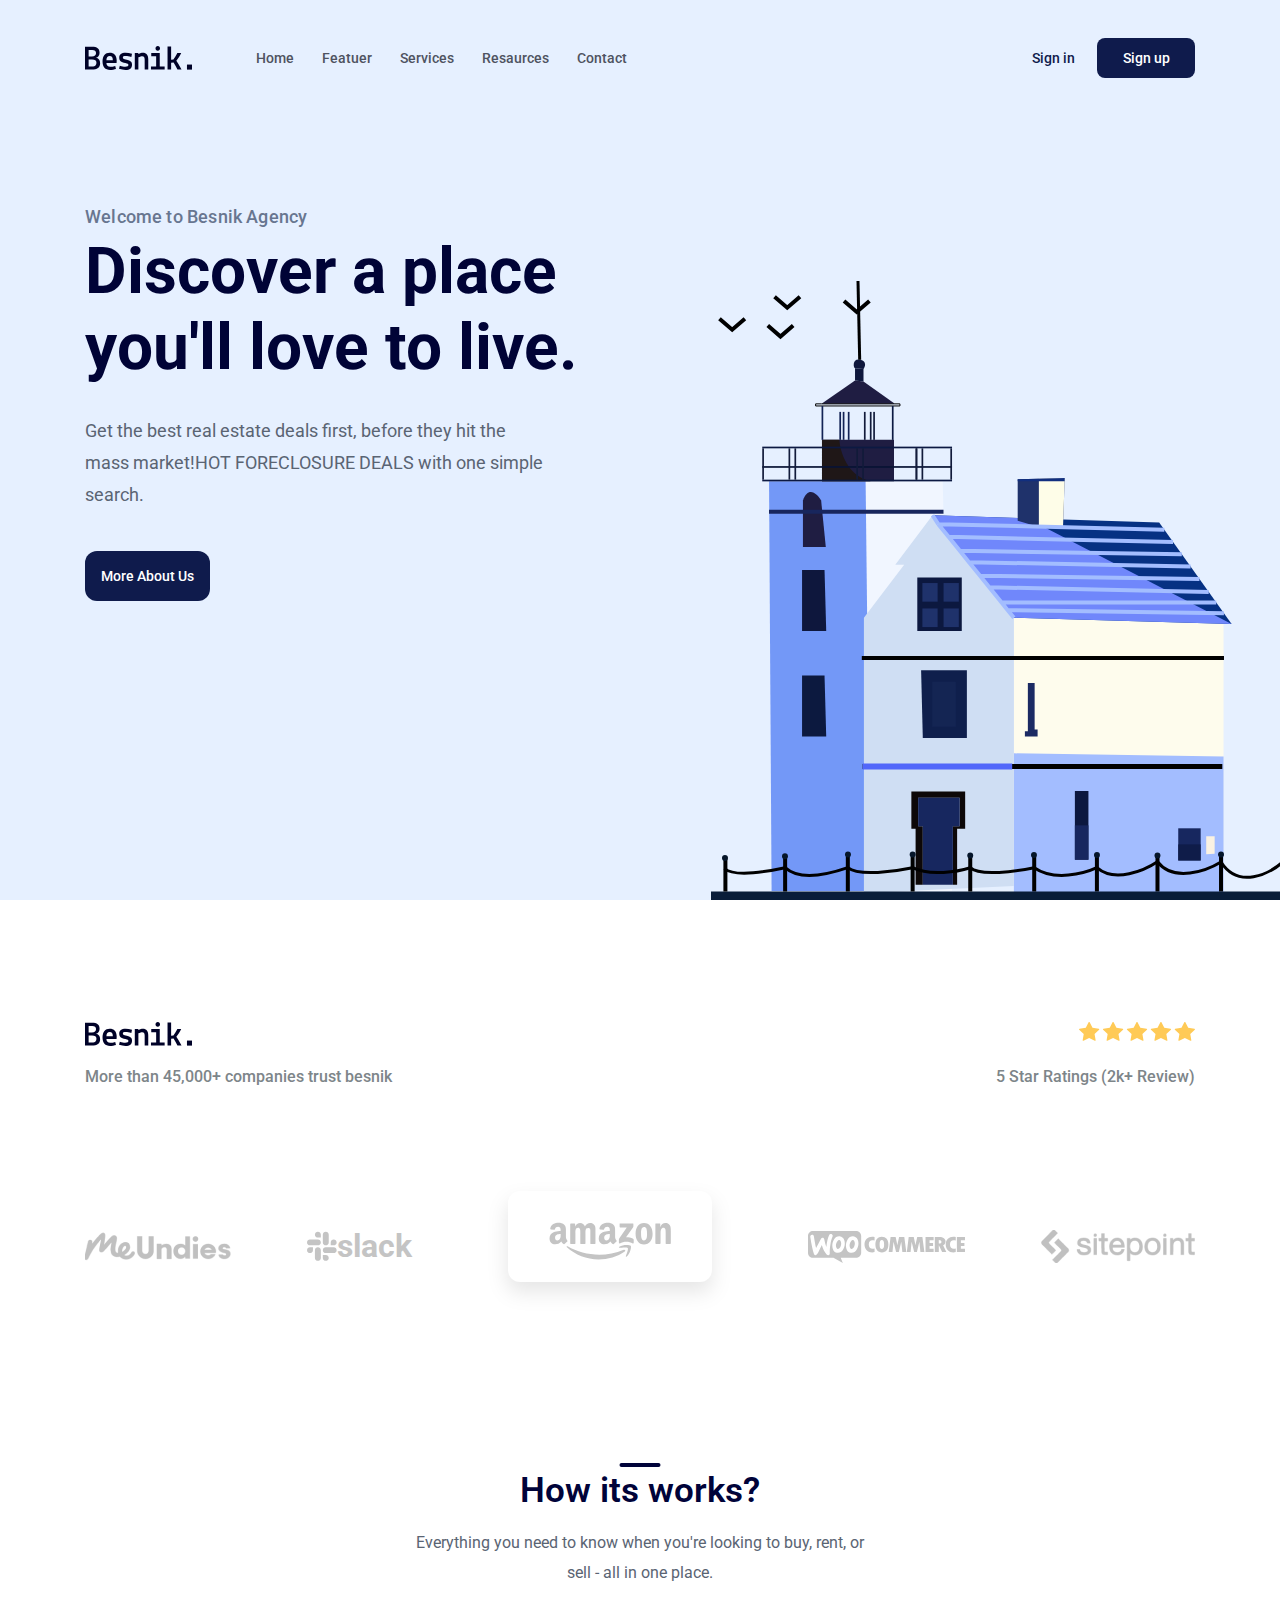
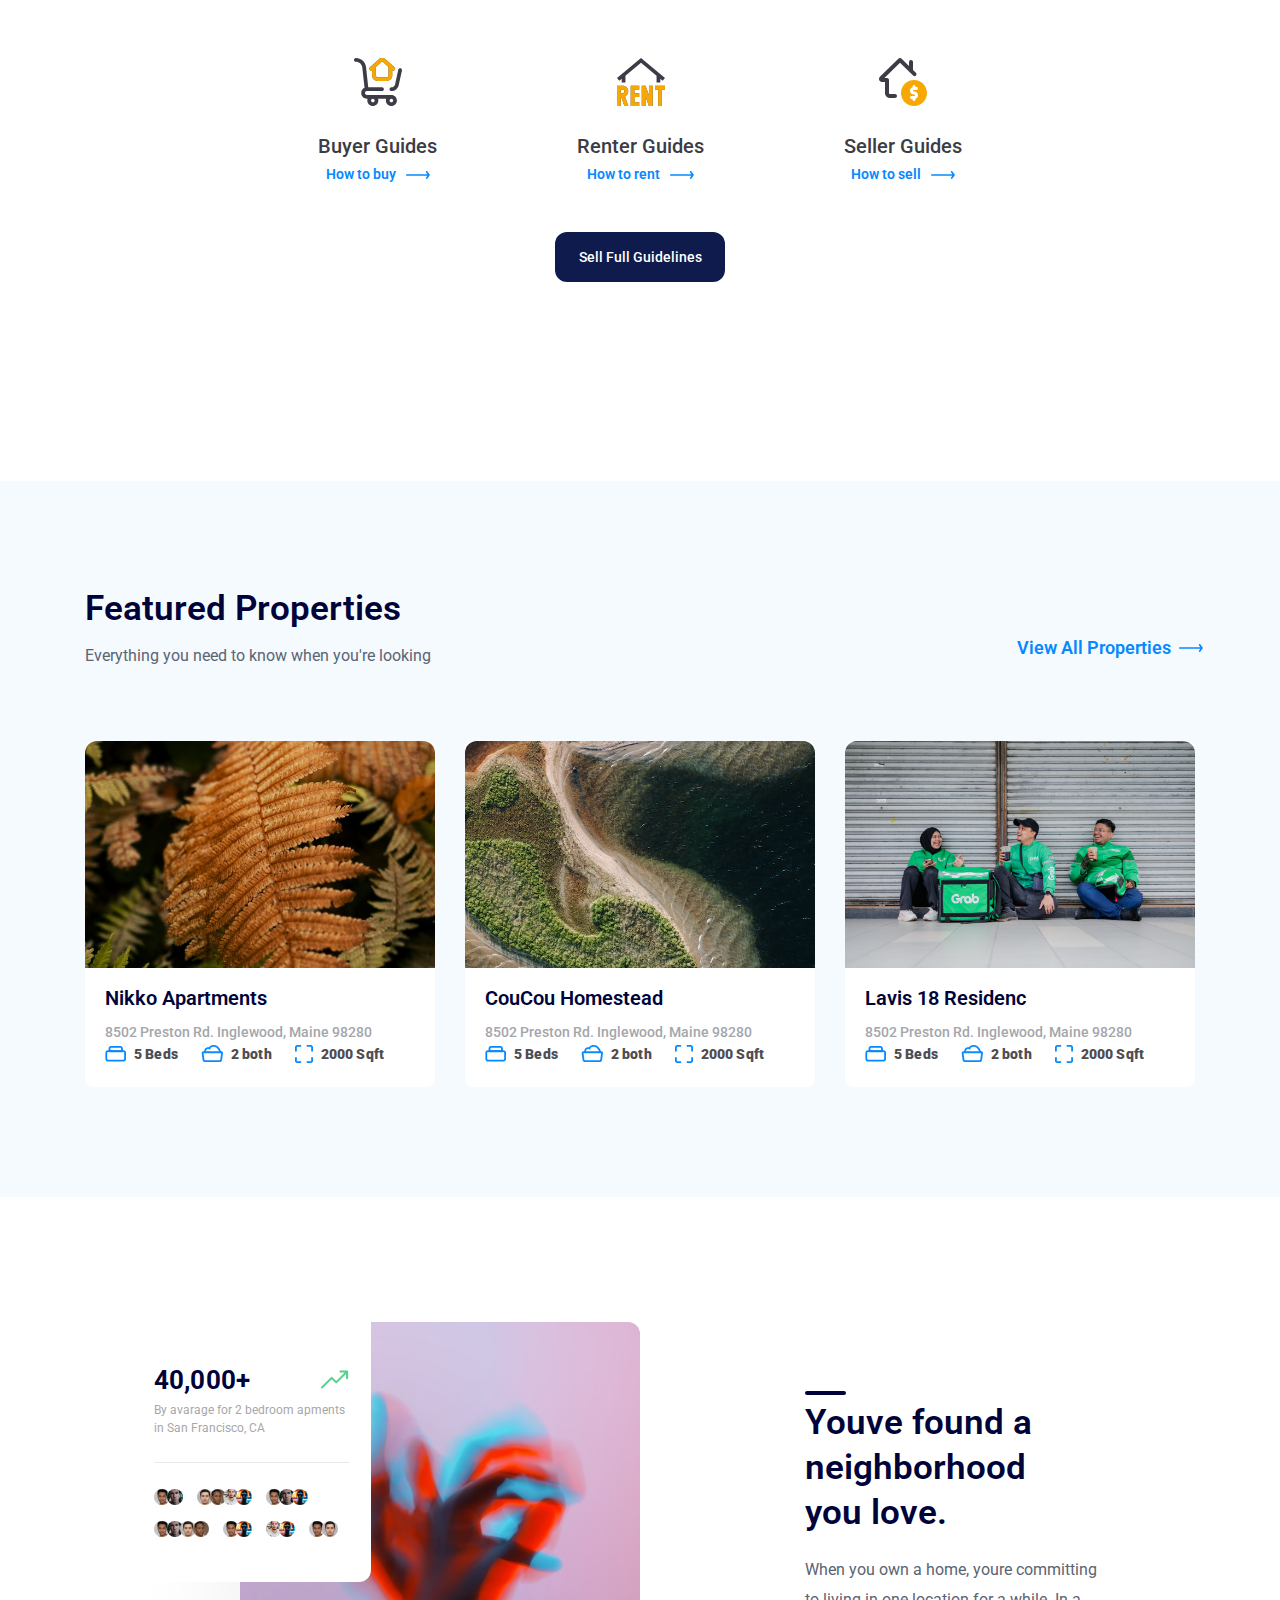
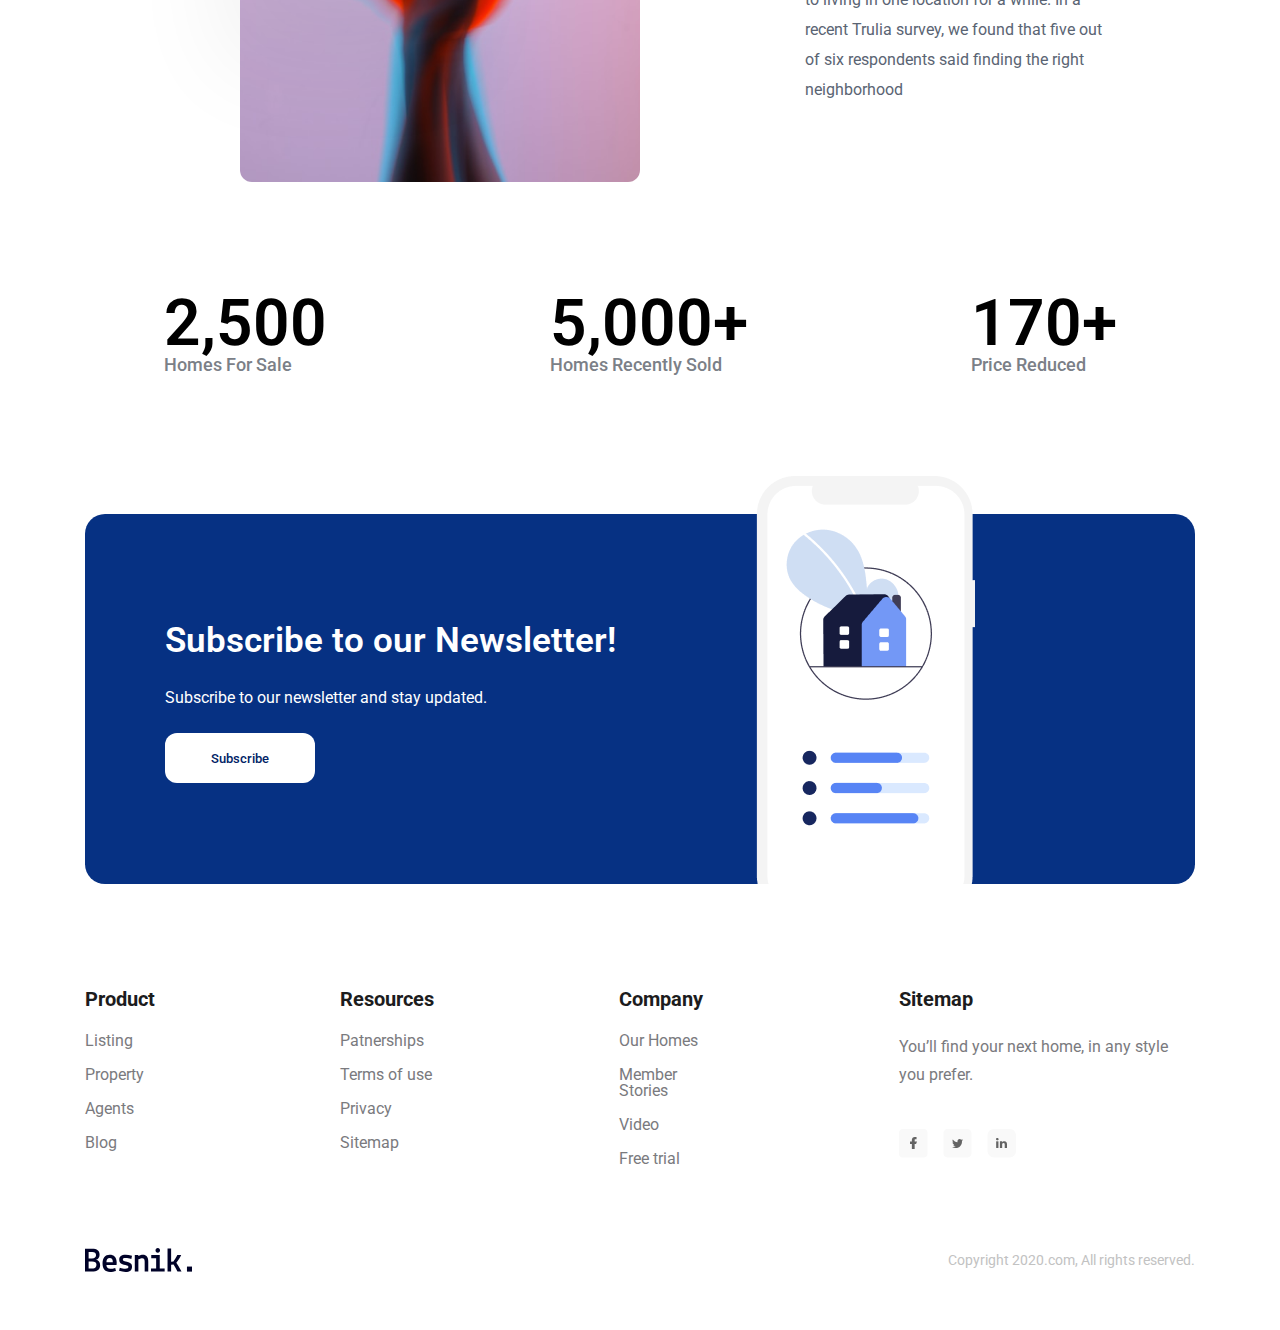
==== index.html @ 30f74329 "f8-htmlcss-01" ====
<!DOCTYPE html>
<html lang="en">
    <head>
        <meta charset="UTF-8" />
        <meta http-equiv="X-UA-Compatible" content="IE=edge" />
        <meta name="viewport" content="width=device-width, initial-scale=1.0" />
        <title>F8 Project 01</title>
        <link rel="stylesheet" href="./assets/css/reset.css">
        <link rel="stylesheet" href="./assets/css/styles.css" />
        <link rel="preconnect" href="https://fonts.googleapis.com">

        <link rel="preconnect" href="https://fonts.gstatic.com" crossorigin>
        <link href="https://fonts.googleapis.com/css2?family=Open+Sans&family=Roboto&display=swap" rel="stylesheet">

        <link rel="preconnect" href="https://fonts.googleapis.com">
        <link rel="preconnect" href="https://fonts.gstatic.com" crossorigin>
        <link href="https://fonts.googleapis.com/css2?family=Lato:wght@700&family=Open+Sans&family=Roboto&display=swap"rel="stylesheet">
    </head>
    <body >
        <main>
            <!-- HEADER -->
            <header class="header">
                <div class="content">
                    <nav class="navbar">
                        <!-- logo -->
                        <img src="./assets/img/Logo.svg" alt="Besnik.">
                        <!-- navigation -->
                        <ul>
                            <li><a href="">Home</a></li>
                            <li><a href="">Featuer</a></li>
                            <li><a href="">Services</a></li>
                            <li><a href="">Resaurces</a></li>
                            <li><a href="">Contact</a></li>
                        </ul>
                        <!-- action -->
                        
                        <div class="action">
                            <a href="#!" class="action-link">Sign in</a>
                            <a href="#!" class="btn action-btn">Sign up</a>
                        </div>
                    </nav>

                    <div class="hero">
                        <div class="info">
                            <p class="sub-title">Welcome to Besnik Agency</p>
                            <h1 class="title">Discover a place
                                you'll love to live.</h1>
                            <p class="desc">Get the best real estate deals first,
                                before they hit the mass market!HOT FORECLOSURE DEALS with one simple search.</p>
                            <a href="" class="btn hero-cta">More About Us</a>
                        </div>

                        <img src="./assets/img/hero-img.svg" alt="Discover a place you'll love to live." class="hero-img">
                    </div>
                </div>
            </header>

            <!-- Clients -->
            <div class="clients">
                <div class="content">
                    <div class="row">
                        <!-- Logo -->
                        <img src="./assets/img/Logo.svg" alt="Besnik.">

                        <!-- Star -->
                        <div class="star"><img src="./assets/img/Star.svg" alt="Star"></div>
                    </div>

                    <div class="row row-desc">
                        <div class="p"><p>More than 45,000+ companies trust besnik</p></div>
                        <div class="p"><p>5 Star Ratings (2k+ Review)</p></div>
                    </div>

                    <div class="images">
                        <img src="./assets/img/lg-client1.png" alt="img">
                        <div class="bug">
                            <img src="./assets/img/lg-client2.svg" alt="img">
                            <p>slack</p>
                        </div>
                        <img src="./assets/img/lg-client3.svg" alt="img">
                        <img src="./assets/img/lg-client4.svg" alt="img">
                        <img src="./assets/img/lg-client5.png" alt="img">
                    </div>
                </div>
            </div>

            <!-- GUIDES -->
            <div class="guides"> 
                <div class="content">
                    <h2 class="sub-title">How its works?</h2>
                    <div class="desc"><p>Everything you need to know when you're looking to buy, rent, or sell - all in one place.</p></div>
                </div>
                <!-- LIST GUIDES -->
                <ul class="list-guides">
                    <li class="guides-item">
                        <img src="./assets/img/buyer.svg" alt="buyer" class="guides-icon">
                        <h3 class="title">Buyer Guides</h3>
                        <a href="" class="link">
                            <span>How to buy</span>
                            <img src="./assets/img/Vector.svg" class="arrow-right" alt="arrow">
                        </a>
                    </li>
                    <li class="guides-item">
                        <img src="./assets/img/rent.svg" alt="rent" class="guides-icon">
                        <h3 class="title">Renter Guides</h3>
                        <a href="" class="link">
                            <span>How to rent</span>
                            <img src="./assets/img/Vector.svg" class="arrow-right" alt="arrow">
                        </a>
                    </li>
                    <li class="guides-item">
                        <img src="./assets/img/seller.svg" alt="seller" class="guides-icon">
                        <h3 class="title">Seller Guides</h3>
                        <a href="" class="link">
                            <span>How to sell</span>
                            <img src="./assets/img/Vector.svg" class="arrow-right" alt="arrow">
                        </a>
                    </li>

                </ul>

                <div class="guides-cta">
                    <a href="#!" class="btn">Sell Full Guidelines</a>
                </div>
            </div>

            <!-- FEATURED -->
            <div class="featured">
                <div class="content">
                    <header>
                        <h2 class="sub-title">Featured Properties</h2>
                        <div class="row">
                            <div class="desc">Everything you need to know when you're looking</div>
                            <a href="#!" class="link">
                                <SPAN>View All Properties</SPAN>
                                <img src="./assets/img/Vector.svg" class="arrow" alt="arrow">
                            </a>
                        </div>
                    </header>
                    <div class="list">

                                <!-- item1 -->
                            <div class="item">
                                <a href="#!"><img src="./assets/img/featured-1.jpg" alt="Nikko Apartments" class="thumb"></a>
                                <div class="body">
                                    <h3 class="title"><a href="#!">Nikko Apartments</a></h3>
                                    <p class="desc">8502 Preston Rd. Inglewood, Maine 98280</p>
                                    <div class="info">
                                        <img src="./assets/img/beds.svg" alt="beds" class="icon"><span class="label">5 Beds</span>
                                        <img src="./assets/img/both.svg" alt="both" class="icon"><span class="label">2 both</span>
                                        <img src="./assets/img/sqft.svg" alt="sqft" class="icon"><span class="label">2000 Sqft</span>
                                    </div>
                                </div>
                            </div>
                                
                                <!-- item2 -->
                            <div class="item">
                                <a href="#!"><img src="./assets/img/featured-2.jpg" alt="CouCou Homestead" class="thumb"></a>
                                <div class="body">
                                    <h3 class="title"><a href="#!">CouCou Homestead</a></h3>
                                    <p class="desc">8502 Preston Rd. Inglewood, Maine 98280</p>
                                    <div class="info">
                                        <img src="./assets/img/beds.svg" alt="beds" class="icon"><span class="label">5 Beds</span>
                                        <img src="./assets/img/both.svg" alt="both" class="icon"><span class="label">2 both</span>
                                        <img src="./assets/img/sqft.svg" alt="sqft" class="icon"><span class="label">2000 Sqft</span>
                                    </div>
                                </div>
                            </div>

                                <!-- item3 -->
                            <div class="item">
                                <a href="#!"><img src="./assets/img/featured-3.jpg" alt="Lavis 18 Residence" class="thumb"></a>
                                <div class="body">
                                    <h3 class="title"><a href="#!">Lavis 18 Residenc</a></h3>
                                    <p class="desc">8502 Preston Rd. Inglewood, Maine 98280</p>
                                    <div class="info">
                                        <img src="./assets/img/beds.svg" alt="beds" class="icon"><span class="label">5 Beds</span>
                                        <img src="./assets/img/both.svg" alt="both" class="icon"><span class="label">2 both</span>
                                        <img src="./assets/img/sqft.svg" alt="sqft" class="icon"><span class="label">2000 Sqft</span>
                                    </div>
                                </div>
                            </div>

                    </div>
                </div>
            </div>

            <!-- Stats -->
            <div class="stats">
                <div class="content">
                    <div class="row">
                        <div class="img-block">
                            <img class="images" src="./assets/img/stasts-img.jpg" alt="Youve found a neighborhood you love.">

                            <!-- stats-trend -->
                            <div class="stats-trend">
                                <div class="row">
                                    <strong class="value">40,000+</strong>
                                    <img src="./assets/img/vector-stats-trend.svg" alt="vector-stats-trend" class="icon">
                                </div>
                                <p class="desc">By avarage for 2 bedroom apments in San Francisco, CA</p>
                                <div class="separate"></div>
                                <div class="avata-block">

                                    <div class="avata-group">
                                        <img src="./assets/img/img-stats-1.jpg" alt="img-stats" class="avata">
                                        <img src="./assets/img/img-stats-2.jpg" alt="img-stats" class="avata">
                                    </div>
                                    <div class="avata-group">
                                        <img src="./assets/img/img-stats-3.jpg" alt="img-stats" class="avata">
                                        <img src="./assets/img/img-stats-4.jpg" alt="img-stats" class="avata">
                                        <img src="./assets/img/img-stats-5.jpg" alt="img-stats" class="avata">
                                        <img src="./assets/img/img-stats-6.jpg" alt="img-stats" class="avata">
                                    </div>
                                    <div class="avata-group">
                                        <img src="./assets/img/img-stats-1.jpg" alt="img-stats" class="avata">
                                        <img src="./assets/img/img-stats-2.jpg" alt="img-stats" class="avata">
                                        <img src="./assets/img/img-stats-6.jpg" alt="img-stats" class="avata">
                                    </div>
                                    <div class="avata-group">
                                        <img src="./assets/img/img-stats-1.jpg" alt="img-stats" class="avata">
                                        <img src="./assets/img/img-stats-2.jpg" alt="img-stats" class="avata">
                                        <img src="./assets/img/img-stats-3.jpg" alt="img-stats" class="avata">
                                        <img src="./assets/img/img-stats-4.jpg" alt="img-stats" class="avata">
                                    </div>
                                    <div class="avata-group">
                                        <img src="./assets/img/img-stats-1.jpg" alt="img-stats" class="avata">
                                        <img src="./assets/img/img-stats-6.jpg" alt="img-stats" class="avata">
                                    </div>
                                    <div class="avata-group">
                                        
                                        <img src="./assets/img/img-stats-5.jpg" alt="img-stats" class="avata">
                                        <img src="./assets/img/img-stats-6.jpg" alt="img-stats" class="avata">
                                    </div>
                                    <div class="avata-group">
                                        <img src="./assets/img/img-stats-1.jpg" alt="img-stats" class="avata">
                                        <img src="./assets/img/img-stats-3.jpg" alt="img-stats" class="avata">
                                        
                                    </div>

                                </div>
                            </div>

                        </div>
                        <div class="info">
                            <h2 class="sub-title">Youve found a neighborhood you love.</h2>
                            <p class="desc">When you own a home, youre committing to living in one location for a while. In a recent Trulia survey, we found that five out of six respondents said finding the right neighborhood</p>
                        </div>
                    </div>

                    <div class="row row-qty">
                        <div class="qty-item">
                            <strong class="qty">2,500</strong>
                            <p class="qty-desc">Homes For Sale</p>
                        </div>
                        <div class="qty-item">
                            <strong class="qty">5,000+</strong>
                            <p class="qty-desc">Homes Recently Sold</p>
                        </div>
                        <div class="qty-item">
                            <strong class="qty">170+</strong>
                            <p class="qty-desc">Price Reduced</p>
                        </div>
                    </div>
                </div>
            </div>

            <!-- SUBSCRIPTION -->
            <div class="subscription">
                <div class="content">
                    <div class="body">
                        <div class="info">
                            <h2 class="sub-title">Subscribe to our Newsletter!</h2>
                            <p class="desc">Subscribe to our newsletter and stay updated.</p>
                            <a href="#!" class="btn"><span>Subscribe</span></a>
                        </div>

                        <img src="./assets/img/img-subsciption.png" alt="Subscribe to our Newsletter!" class="image">
                    </div>
                </div>
            </div>

            <!-- FOOTER -->
            <footer class="footer">
                <div class="content">
                    <div class="row row-top">
                        <div class="column">

                            <h3 class="heading">Product</h3>
                            <ul class="list">
                                <li class="item">
                                    <a href="#!">Listing</a>
                                </li>
                                <li class="item">
                                    <a href="#!">Property</a>
                                </li>
                                <li class="item">
                                    <a href="#!">Agents</a>
                                </li>
                                <li class="item">
                                    <a href="#!">Blog</a>
                                </li>
                            </ul>
                        </div>

                        <div class="column">
                            <h3 class="heading">Resources</h3>
                            <ul class="list">
                                <li class="item">
                                    <a href="">Patnerships</a>
                                </li>
                                <li class="item">
                                    <a href="">Terms of use</a>
                                </li>
                                <li class="item">
                                    <a href="">Privacy</a>
                                </li>
                                <li class="item">
                                    <a href="">Sitemap</a>
                                </li>
                            </ul>
                        </div>

                        <div class="column">
                            <h3 class="heading">Company</h3>
                            <ul class="list">
                                <li class="item">
                                    <a href="">Our Homes</a>
                                </li>
                                <li class="item">
                                    <a href="">Member Stories</a>
                                </li>
                                <li class="item">
                                    <a href="">Video</a>
                                </li>
                                <li class="item">
                                    <a href="">Free trial</a>
                                </li>
                            </ul>
                        </div>

                        <div class="column last-column">
                            <h3 class="heading">Sitemap</h3>
                            <p class="desc">You’ll find your next home, in any style you prefer.</p>
                            <div class="social">
                                <a href="#!" class="social-link">
                                    <img src="./assets/img/social-linkicon.svg" alt="social-link">
                                </a>
                            </div>
                        </div>

                    </div>

                    <div class="row row-bottom">
                        <img src="./assets/img/Logo.svg" alt="Besnik." class="logo">
                        <p class="copyright">Copyright 2020.com, All rights reserved.</p>
                    </div>
                </div>
            </footer>

        </main>
    </body>
</html>
---- assets/css/styles.css ----
*{
    box-sizing: border-box;
    font-family: 'Open Sans', sans-serif;
    font-family: 'Roboto', sans-serif;
}

:root{
    --primary-color: #0F1B4C;
}

html{
    font-size: 62.5%;
}

body {
    font-size: 1.6rem;
    height: 4000px;
}

/* common */
a{
    text-decoration: none;
}

.content{
    width: 1110px;
    max-width: calc(100% - 48px);
    margin-left: auto;
    margin-right: auto;
}
.btn{
    display: inline-block;
    padding: 18px 16px;
    min-width: 98px;
    color: #FFF;
    text-align: center;
    font-size: 14px;
    font-weight: 500;
    border-radius: 12px;
    background: var(--primary-color);
    }
    .btn:hover{
        opacity: 0.9;
    }

/* HEADER */

.header{
    position: relative;
    background: #E6F0FF;
    height: 100vh;
}

.navbar {
    display: flex;
    align-items: center;
    padding-top: 38px;   
}
.navbar ul{
    display: flex;
    margin-left: 50px;
}
.navbar .action{
    margin-left: auto;
}
.navbar ul a{
    color: #4F5361;
    font-size: 1.4rem;
    font-weight: 500;
    padding: 8px 14px;
}

.action-link{
    color: var(--primary-color);
    font-size: 1.4rem;
    font-weight: 500;
}
.navbar .action-btn{
    border-radius: 8px;
    padding: 13px 16px;
    margin-left: 18px;  
}

.navbar ul a:hover{
    text-decoration: underline;
}

.hero{
    margin-top: 130px;
}
.hero .info{
    width: 51%;
}
.hero .sub-title{
    color: #687690;
    font-size: 1.8rem;
    font-weight: 500;
    letter-spacing: 0.18px;
}
.hero .title{
    margin-top: 8px;
    color: #000336;
    font-size: 6.4rem;
    font-weight: 700;
    line-height: 1.18em; /* 118.75% */
}
.hero .desc{
    margin-top: 30px;
    max-width: 460px;
    color: #5A6473;
    font-size: 1.8rem;
    font-weight: 400;
    line-height: 1.77em; /* 177.778% */
}
.hero-cta{
    margin-top: 40px;
}
.hero-img{
    position: absolute;
    right: calc((100vw - 1110px) / 2 - 100px);
    bottom: 0;
}

/* CLIENTS */

.clients{
    height: 228px;
    padding: 43px 0 64px;
    margin-top: 79px;
}
.clients .row{
    display: flex;
    justify-content: space-between;
}
.clients .row .p{
    color: #7D8589;
    text-align: right;
    font-size: 1.6rem;
    font-weight: 500;
    line-height: 1,25em; /* 125% */
}
.clients .row-desc{
    margin-top: 23px;
}
.clients .images{
    display: flex;
    align-items: center;
    justify-content: space-between;
    margin-top: 96px;
}
.clients .bug{
    display: flex;
    color: #C4C4C4;
    font-size: 31.603px;
    font-weight: 700;
}

/* ------GUIDES------ */
.guides{
    padding: 186px 0 158px;
    margin-top: 80px;

}
.guides .content .sub-title{
    position: relative;
    color: #000339;
    text-align: center;
    font-size: 3.5rem;
    font-weight: 600;
    line-height: 1em; /* 100% */
}
.guides .content .sub-title::before{
    position: absolute;
    content: "";
    top: -10px;
    left: 50%;
    transform: translateX(-50%);
    display: inline-block;
    width: 41px;
    height: 4px;
    flex-shrink: 0;
    border-radius: 12px;
    background: #000339;
}
.guides .content .desc{
    width: 459px;
    max-width: 100%;
    color: #5A6473;
    text-align: center;
    font-size: 1.6rem;
    font-weight: 400;
    line-height: 1.87em; /* 187.5% */
    margin-top: 20px;
    margin-left: auto;
    margin-right: auto;
}
.list-guides{
    display: flex;
    justify-content: center;
    margin-top: 70px;
}
.guides-item{
    text-align: center;
    margin: 0 70px;
}
.guides-item .title{
    margin-top: 26px;
    color: #3B3C45;
    font-size: 2rem;
    font-weight: 500;
    line-height: 1.1; /* 110% */
}
.guides-item span{
    display: inline-block;
    margin-top: 10px;
    color: #0689FF;
    font-size: 1.4rem;
    font-weight: 600;
}
.guides-item .arrow-right{
    margin-left: 6px;
}

.guides-cta{
    display: flex;
    justify-content: center;
    margin-top: 50px;
}
.guides-cta .btn{
    min-width: 170px;
}

/* ---------------FEATURED-------------- */
.featured{
    background: #F5FAFE;
    padding: 110px 0;
    margin-top: 41px;
}
.featured .sub-title{
    color: #000339;
    font-size: 3.5rem;
    font-weight: 600;
    line-height: 1; /* 100% */
}
.featured .row{
    display: flex;
    justify-content: space-between;
}
.featured .desc{
    margin-top: 15px;
    color: #5A6473;
    font-size: 1.6rem;
    font-weight: 400;
    line-height: 1.87; /* 187.5% */
}
.featured .link{
    display: flex;
    align-items: center;
    color: #0689FF;
    text-align: right;
    font-size: 1.8rem;
    font-weight: 600;
}
.featured .link .arrow{
    position: relative;
    right: -8px;
}

.featured .list{
    display: flex;
    gap: 30px;
    margin-top: 70px;
}
.featured .item{
    flex: 1;
    background: white;
    border-radius: 8px;
}
.featured .item .thumb{
    width: 100%;
    height: 227px;
    object-fit: cover;
    border-top-left-radius: 12px;
    border-top-right-radius: 12px;
}
.featured .item .body{
    padding: 17px 20px 24px;
}
.featured .list .title a{
    margin-top: 17px;
    color: #000339;
    text-align: center;
    font-size: 2rem;
    font-weight: 600;
    line-height: 1; /* 100% */
    text-align: left;
}
.featured .list .desc{
    margin-top: 11px;
    color: #A3A6AB;
    font-size: 14px;
    font-weight: 500;
}
.featured .list .info{
    display: flex;
    align-items: center;
}
.featured .list .info .icon{
    margin-left: 23px;
}
.featured .list .info .icon:first-child{
    margin-left: 0;
}
.featured .list .label{
    margin-left: 8px;
    color: #4D4D52;
    font-size: 1.4rem;
    font-weight: 900;
    line-height: 1; /* 100% */
    letter-spacing: 0.14px;
}

/* ------------------STATS------------------ */
.stats{
    margin-top: 75px;
    padding: 50px 0;
}
.stats .content{
    width: 1017px;
}
.stats .row{
    display: flex;
}
.stats .img-block{
    position: relative;
}

/* stats-trend */
.stats .stats-trend{
    position: absolute;
    top: 0;
    left: 0;
    display: block;
    width: 239px;
    padding: 45px 22px 45px;
    border-radius: 0px 0px 12px 12px;
    box-shadow: 90px 85px 100px 0px rgba(0, 0, 0, 0.06);
    background: #FFF;
}
.stats .stats-trend .row .value{
    width: 159px;
    color: #000339;
    font-size: 2.6rem;
    font-weight: 700;
    line-height: 1; /* 100% */
    letter-spacing: 0.26px;
}
.stats .stats-trend .row img{
    margin-left: auto;
}
.stats .stats-trend .desc{
    margin-top: 8px;
    color: #A7A7A7;
    font-size: 1.2rem;
    font-weight: 400;
    line-height: 1.5; /* 150% */
}
.stats .stats-trend .separate{
    margin-top: 25px;
    height: 1.2px;
    background: #E9E9E9;
}
.stats .stats-trend .avata-block{
    display: flex;
    gap: 16px 14px;
    flex-wrap: wrap;
    margin-top: 26px;
}
.stats .stats-trend .avata-group{
    display: flex;
}
.stats .stats-trend .avata{
    width: 16px;
    height: 16px;
    margin-left: -3px;
    object-fit: cover;
    border-radius: 50%;
}
.stats .stats-trend .avata:first-child{
    margin-left: 0;
}

.stats .img-block,
.stats .info{
    width: 50%;
}
.stats .img-block .images{
    display: block;
    margin-left: auto;
    width: 400px;
    height: 460px;
    object-fit: cover;
    border-radius: 12px;
}
.stats .info{
    padding: 79px 0 0 165px;
}
.stats .info .sub-title{
    position: relative;
    width: 269px;
    color: #000339;
    font-size: 3.5rem;
    font-weight: 600;
    line-height: 1.28em; /* 128.571% */
}
.stats .info .sub-title::before{
    position: absolute;
    display: block;
    content: "";
    top: -10px;
    width: 41px;
    height: 4px;
    flex-shrink: 0;
    border-radius: 12px;
    background: #000339;
}
.stats .info .desc{
    width: 309px;
    margin-top: 20px;
    color: #5A6473;
    font-size: 1.6rem;
    font-weight: 400;
    line-height: 1.87; /* 187.5% */
}
.stats .row-qty{
    margin-top: 110px;
    padding: 0 32px;
    justify-content: space-between;
}
.stats .row-qty .qty{
    color: #000;
    font-size: 6.4rem;
    font-weight: 600;
    line-height: 1; /* 100% */
}
.stats .row-qty .qty-desc{
    color: #7B8087;
    font-size: 1.8rem;
    font-weight: 500;
}

/* ---------------SUBSCIPTION--------------- */
.subscription{
    margin-top: 90px;

}
.subscription .body{
    position: relative;
    display: flex;
    align-items: center;
    margin-top: 39px;
    height: 370px;
    border-radius: 20px;
    background: #063183;
}
.subscription .info{
    width: 670px;
    max-width: 100%;
    padding:0 80px;
}
.subscription .info .sub-title{
    color: #FFF;
    font-size: 3.5rem;
    font-weight: 600;
    line-height: 1.5; /* 100% */
}
.subscription .info .desc{
    margin-top: 15px;
    color: #FFF;
    font-size: 1.6rem;
    font-weight: 400;
    line-height: 1.87; /* 187.5% */
}
.subscription .info .btn{
    margin-top: 20px;
    min-width: 150px;
    background: #fff;
}
.subscription .info .btn span{
    color: #002366;
    text-align: center;
    font-size: 13px;
    font-weight: 500;
}
.subscription .image{
    position: absolute;
    bottom: 0;
    right: 220px;
}

/* --------------------FOTER------------------- */
.footer{
    margin-top: 55px;
    padding: 50px 0 58px;
}
.footer .row{
    display: flex;
}
.footer .row-top{
    gap: 185px;
}
.footer .heading{
    margin-bottom: 24px;
    font-family: 'Lato', sans-serif;
    font-family: 'Open Sans', sans-serif;
    font-family: 'Roboto', sans-serif;
    color: #1C1C1D;
    font-size: 2rem;
    font-weight: 700;
}
.footer .item{
    margin-top: 18px;
}
.footer .item a{
    color: #7A7A7E;
    font-size: 16px;
    font-weight: 400;   
}
.footer .last-column .desc{
    color: #7A7A7E;
    font-size: 1.6rem;
    font-weight: 400;
    line-height: 1.75; /* 175% */
} 
.footer .last-column .social-link{
    display: block;
    margin-top: 40px;
}

.footer .row-bottom{
    display: flex;
    align-items: center;
    justify-content: space-between;
    margin-top: 81px;
}
.footer .row-bottom .copyright{
    color: #C2C2C2;
    font-size: 1.4rem;
    font-weight: 400;
}
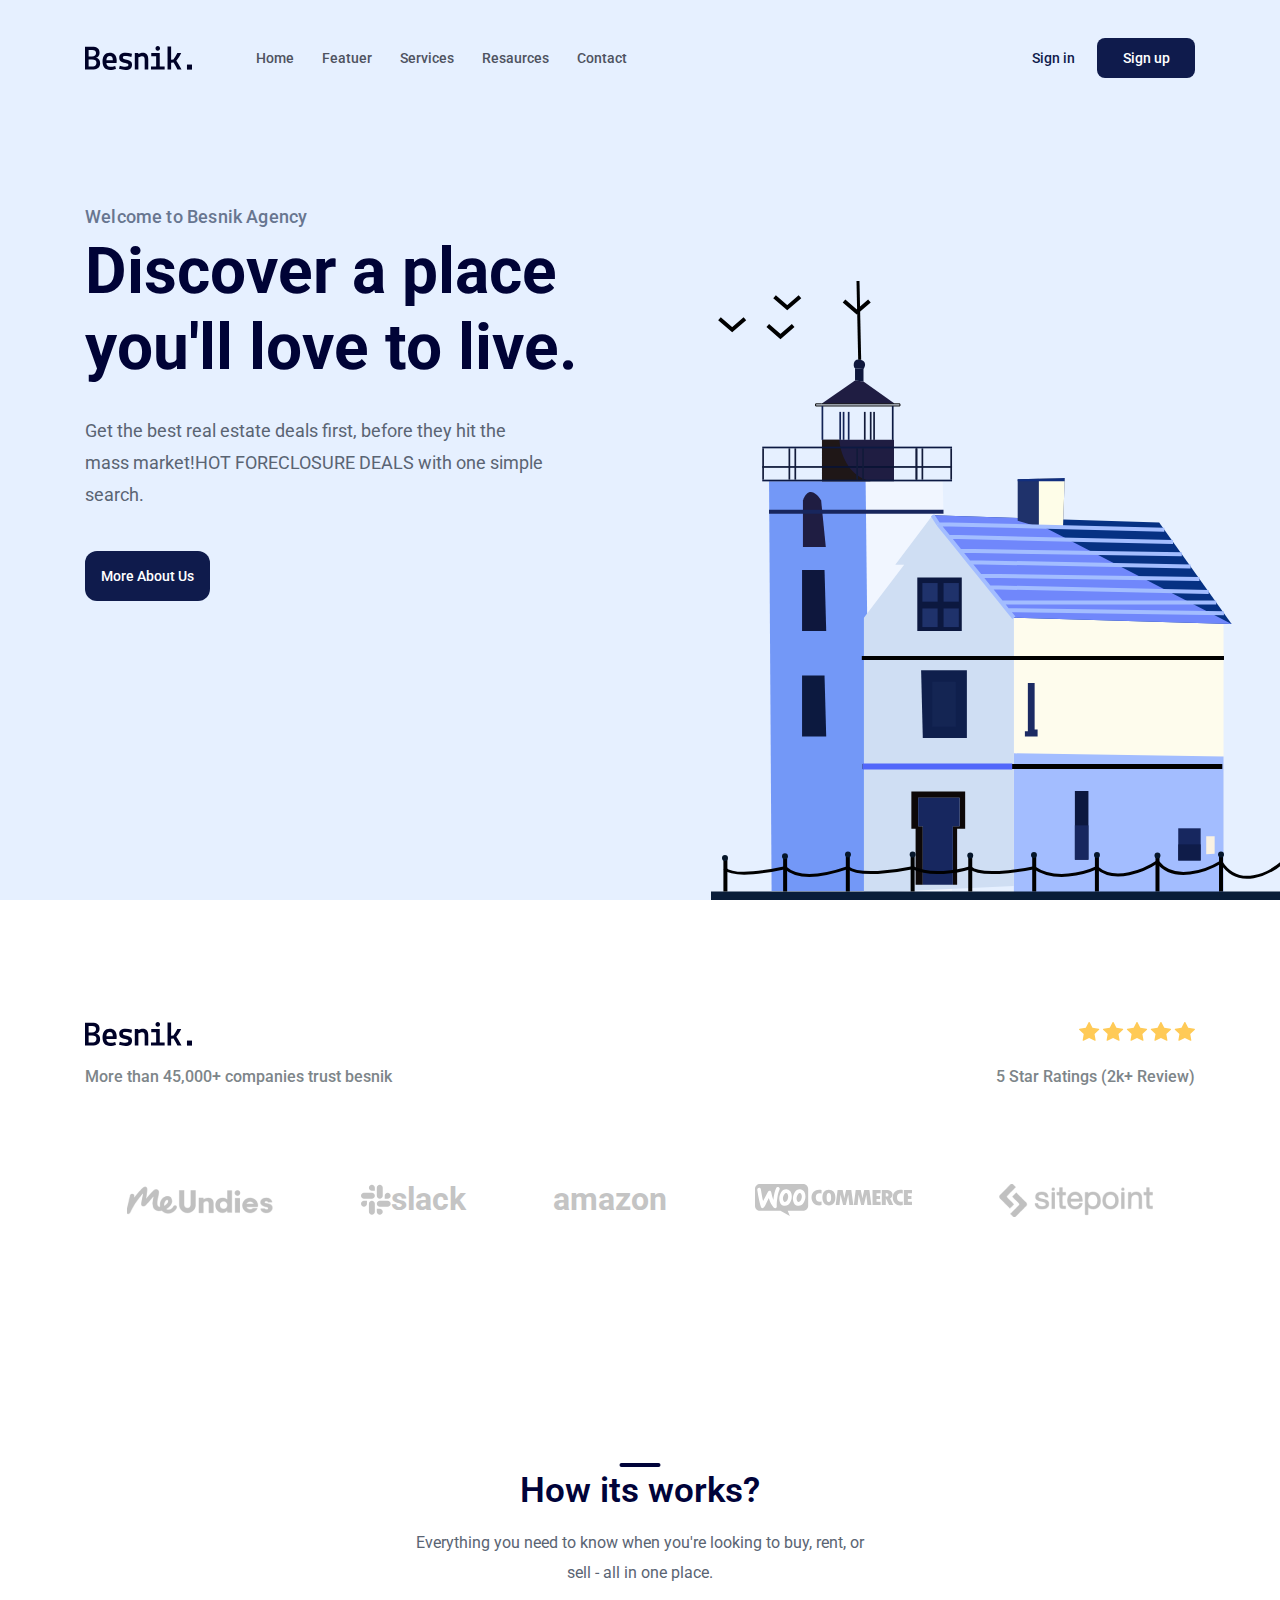
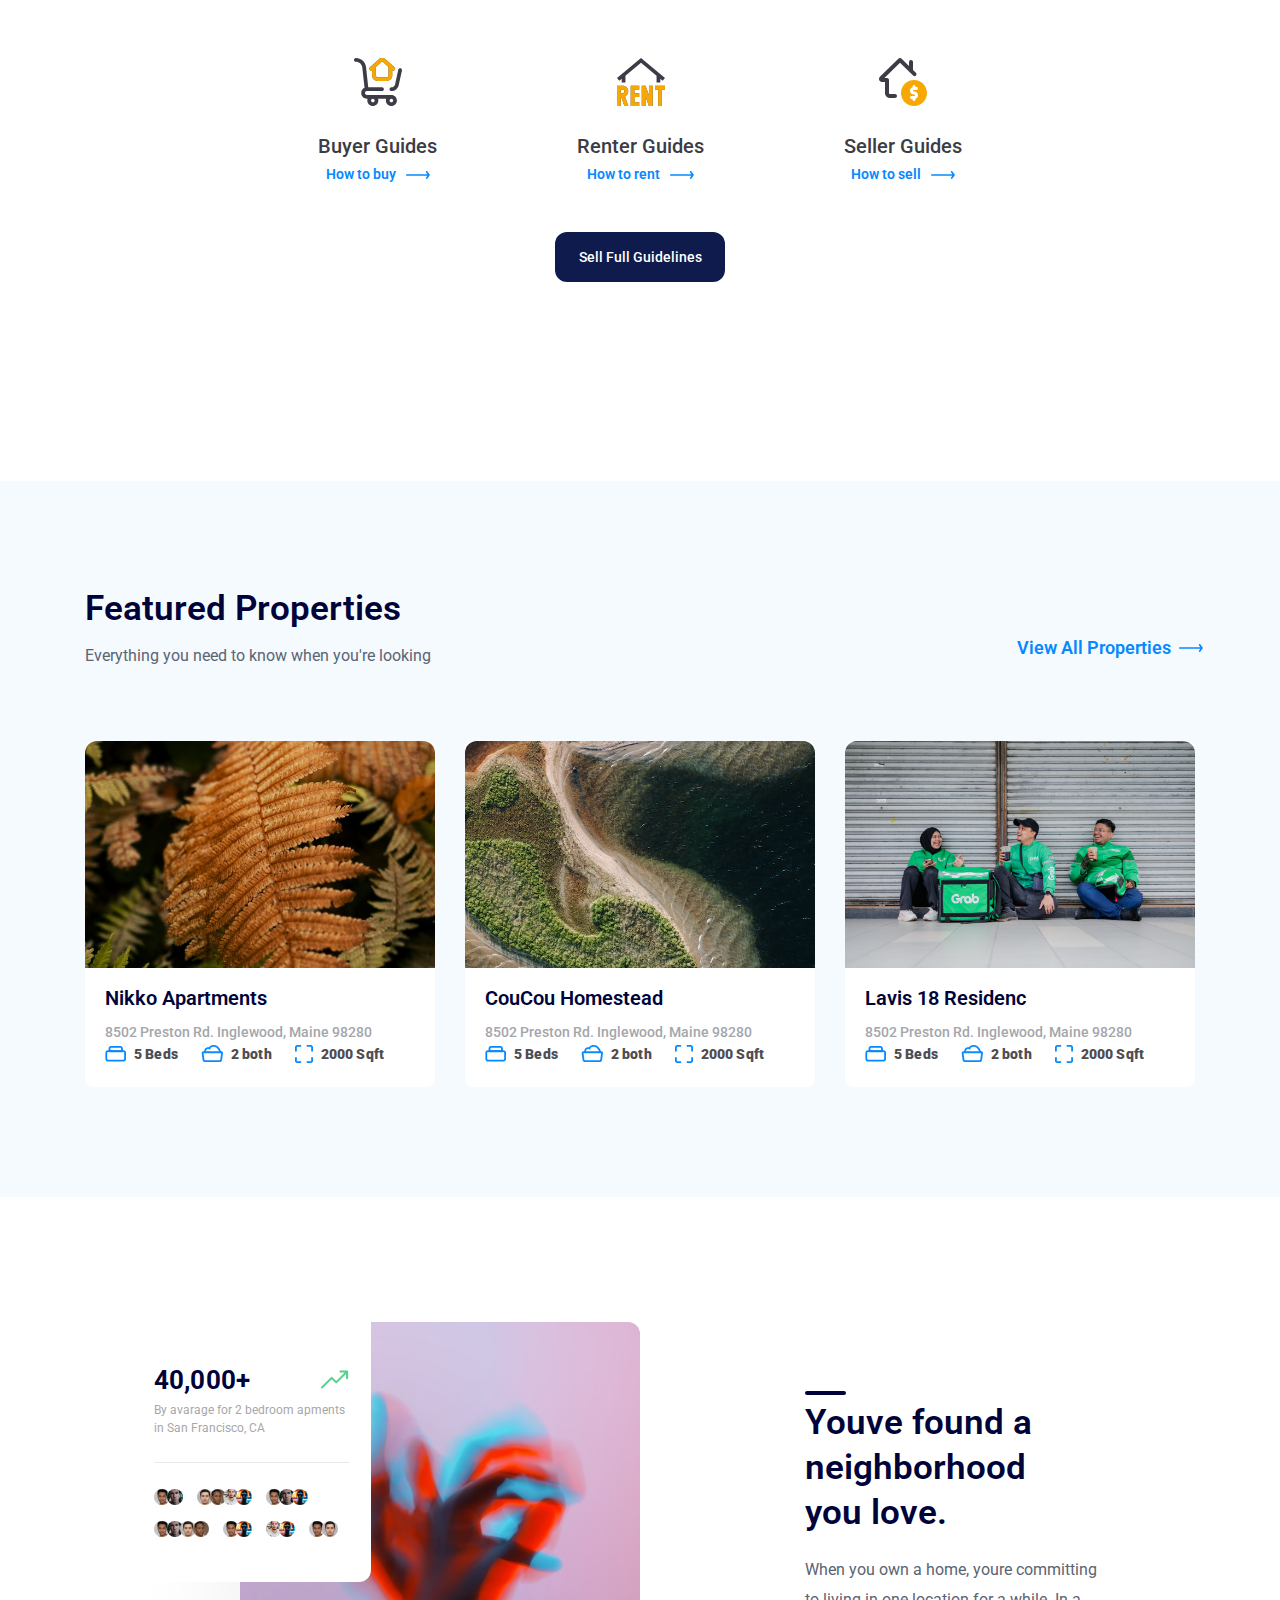
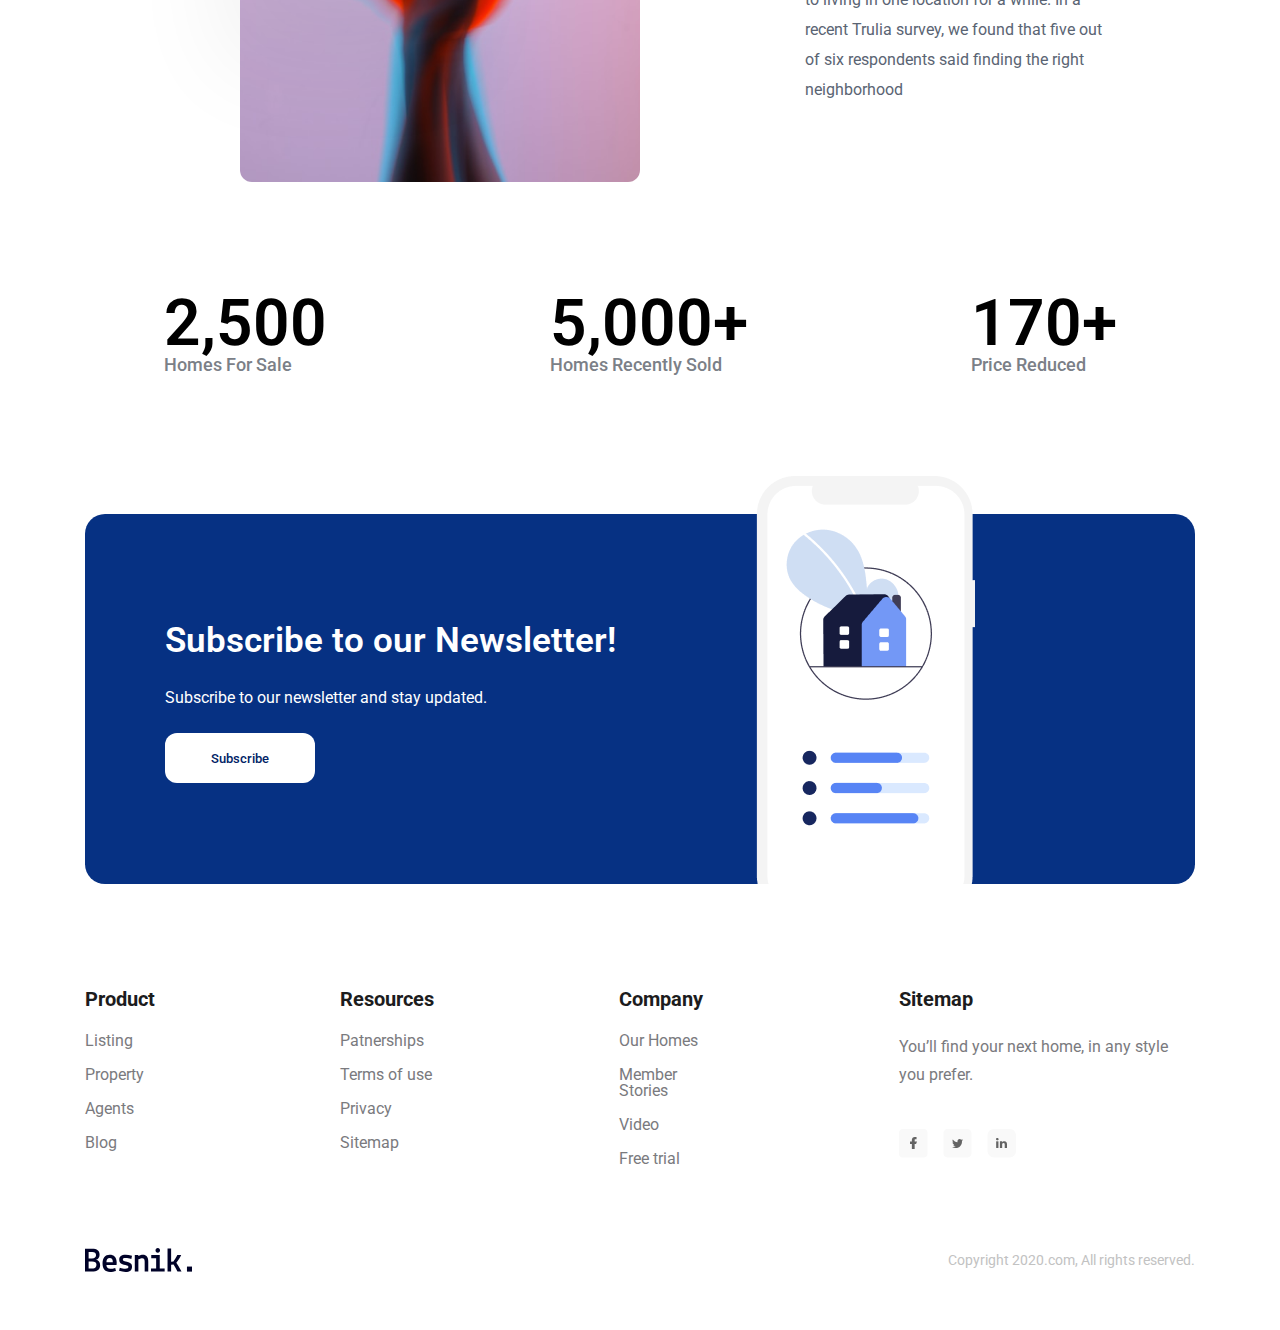
==== commit 5ef0136e: "Fix bug phần client" ====
--- a/index.html
+++ b/index.html
@@ -72,14 +72,25 @@
                     </div>
 
                     <div class="images">
-                        <img src="./assets/img/lg-client1.png" alt="img">
-                        <div class="bug">
-                            <img src="./assets/img/lg-client2.svg" alt="img">
-                            <p>slack</p>
-                        </div>
-                        <img src="./assets/img/lg-client3.svg" alt="img">
-                        <img src="./assets/img/lg-client4.svg" alt="img">
-                        <img src="./assets/img/lg-client5.png" alt="img">
+                        <a href="#!">
+
+                            <img src="./assets/img/lg-client1.png" alt="img">
+                        </a>
+                        <a href="#!">
+                            <div class="bug1">
+                                <img src="./assets/img/lg-client2.svg" alt="img">
+                                <p>slack</p>
+                            </div>
+                        </a>
+                        <a href="#!" class="bug2">
+                            <p>amazon</p>
+                        </a>
+                        <a href="#!">
+                            <img src="./assets/img/lg-client4.svg" alt="img">
+                        </a>
+                        <a href="#!">
+                            <img src="./assets/img/lg-client5.png" alt="img">
+                        </a>
                     </div>
                 </div>
             </div>
--- a/assets/css/styles.css
+++ b/assets/css/styles.css
@@ -148,9 +148,20 @@
     display: flex;
     align-items: center;
     justify-content: space-between;
-    margin-top: 96px;
-}
-.clients .bug{
+    margin-top: 70px;
+}
+.clients .images a{
+    display: flex;
+    align-items: center;
+    height: 90px;
+    padding: 0 42px;
+    border-radius: 12px;
+}
+.clients .images a:hover{
+    box-shadow: 0 10px 12px rgba(0, 0, 0, 0.1);
+}
+.clients .bug1,
+.clients .bug2{
     display: flex;
     color: #C4C4C4;
     font-size: 31.603px;
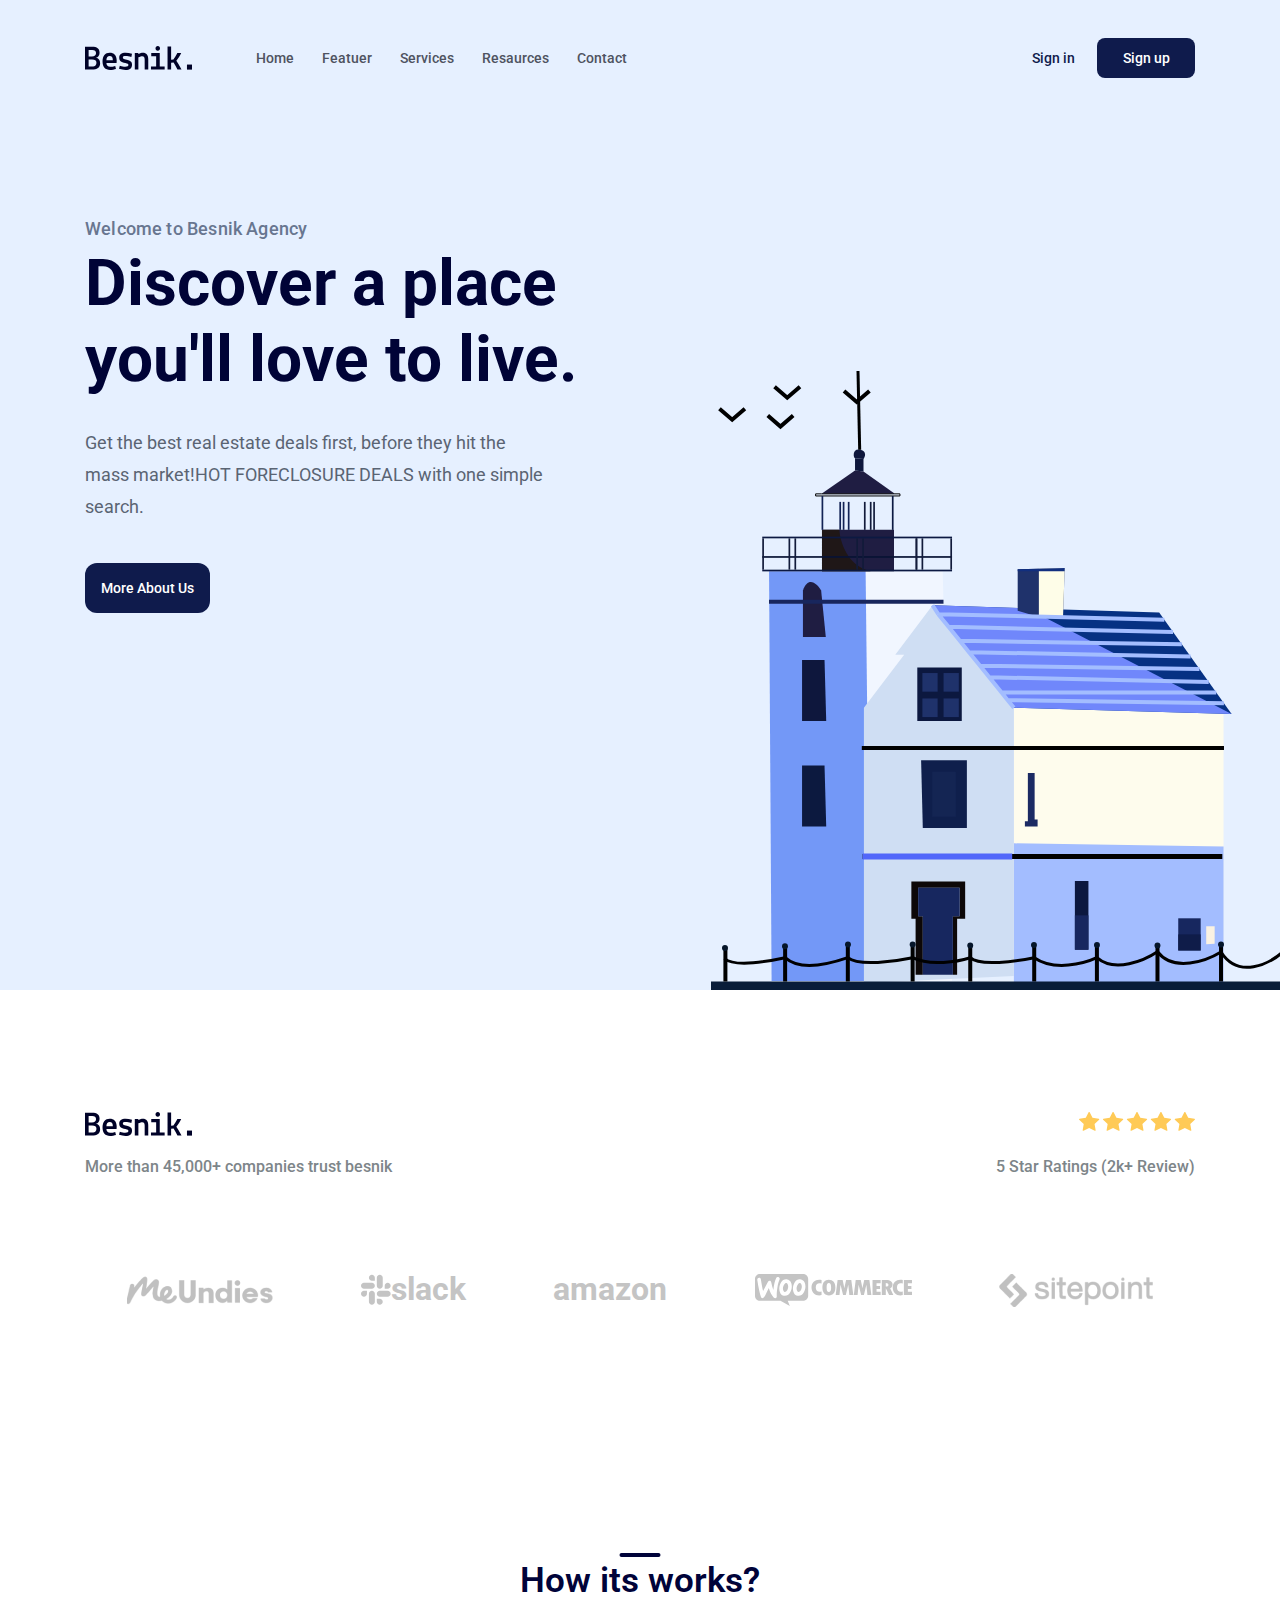
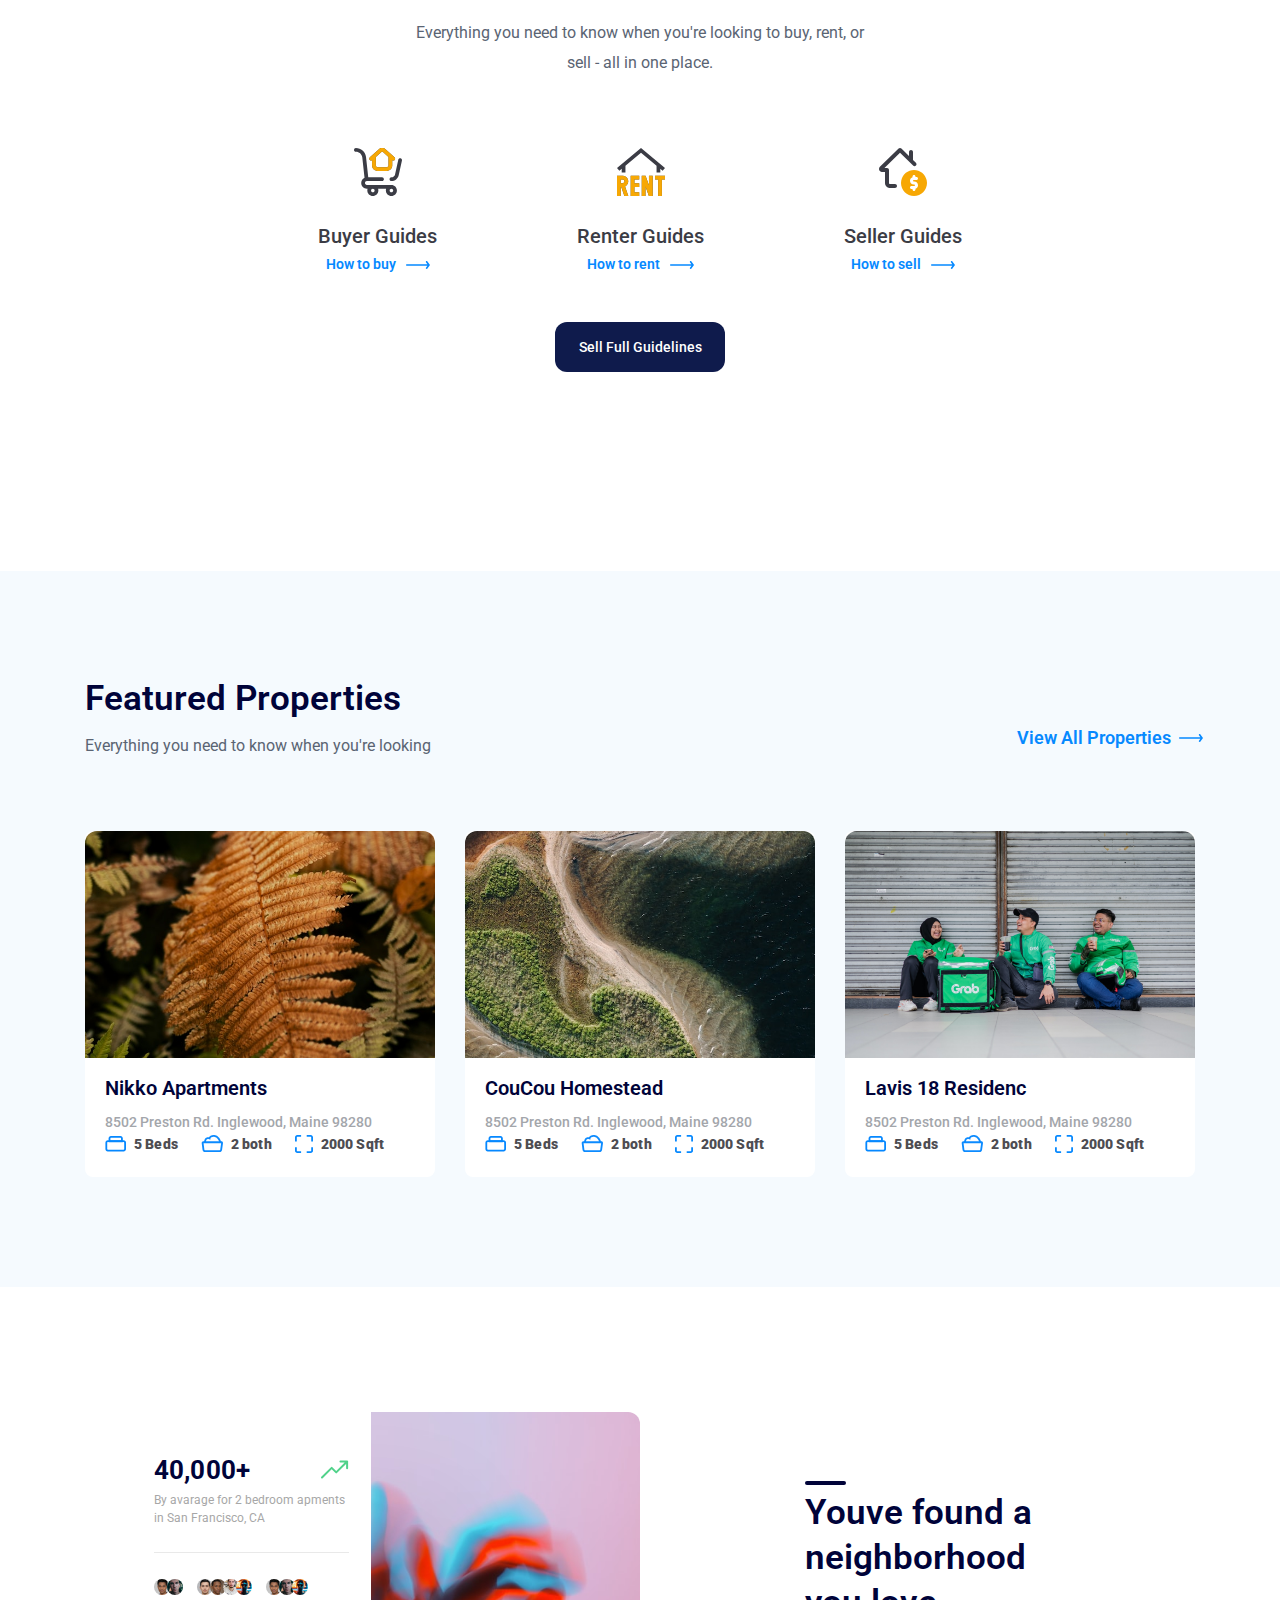
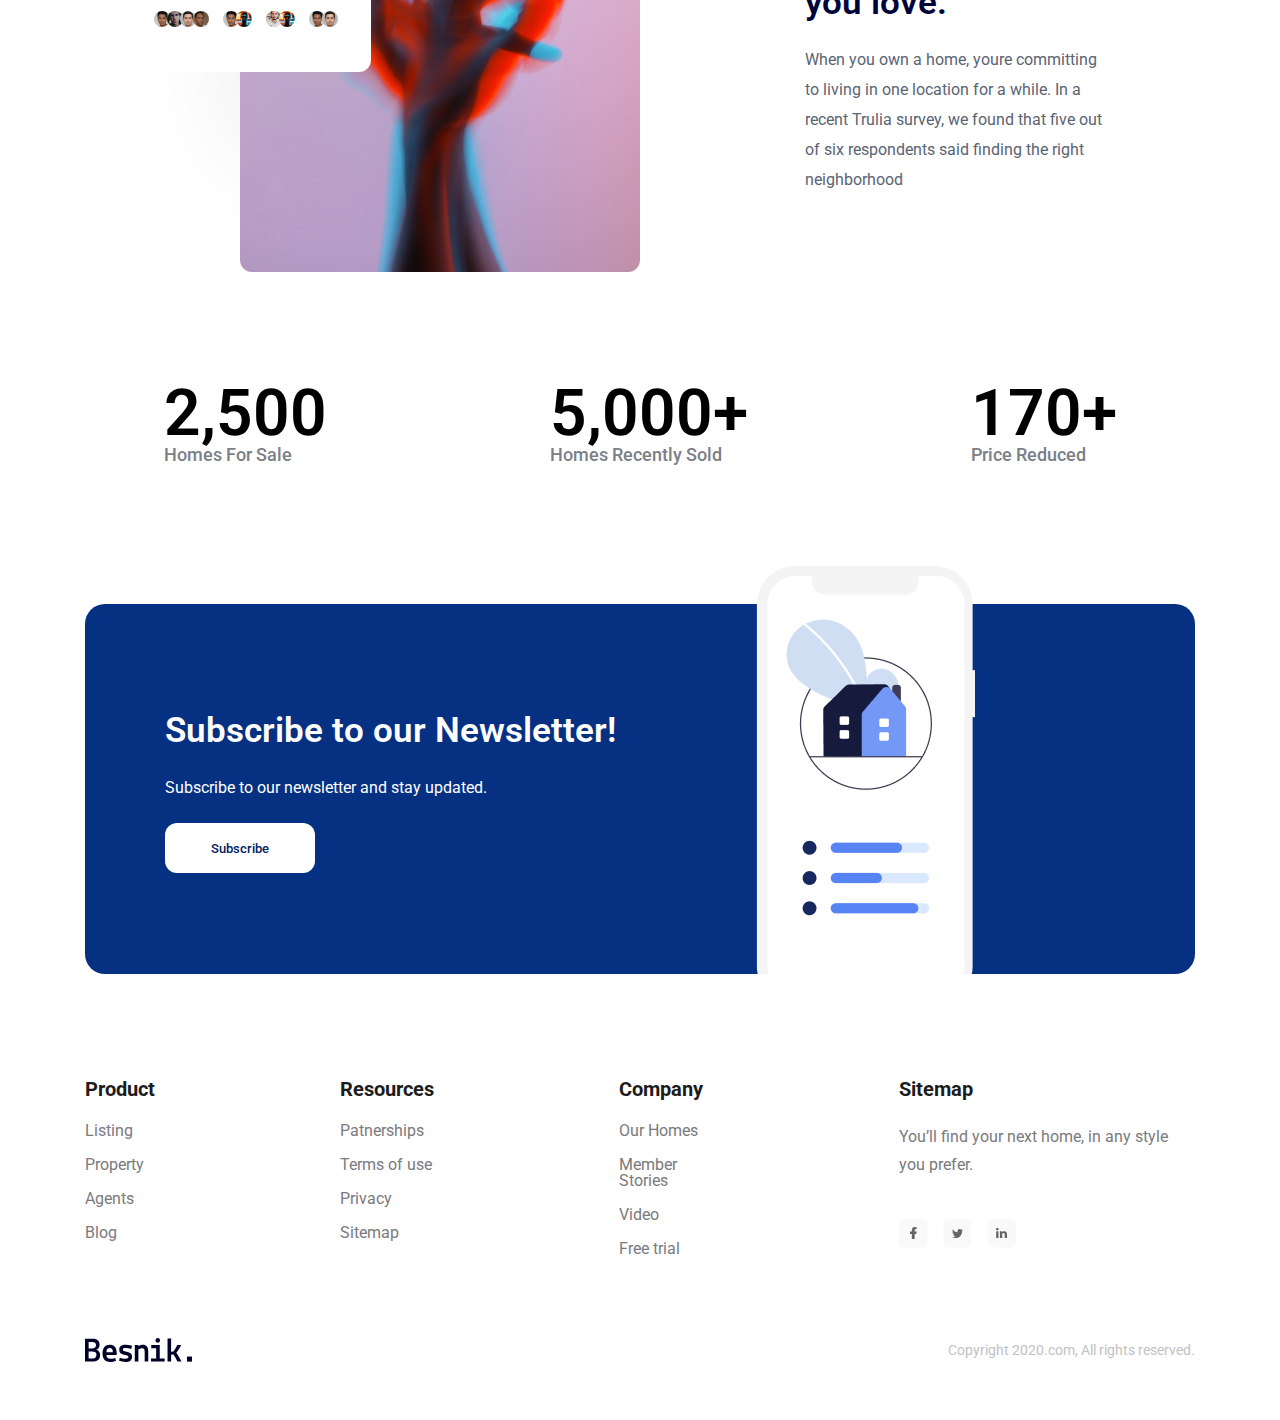
==== commit 273ae1b2: "Cải thiện phần Header (thêm position: sticky;)" ====
--- a/index.html
+++ b/index.html
@@ -18,9 +18,9 @@
     </head>
     <body >
         <main>
-            <!-- HEADER -->
-            <header class="header">
-                <div class="content">
+            <header class="fixed-header">
+                <div class="content">
+                    <!-- navbar -->
                     <nav class="navbar">
                         <!-- logo -->
                         <img src="./assets/img/Logo.svg" alt="Besnik.">
@@ -39,7 +39,12 @@
                             <a href="#!" class="btn action-btn">Sign up</a>
                         </div>
                     </nav>
-
+                </div>
+            </header>
+
+            <!-- hero -->
+            <header class="hero-wrap">
+                <div class="content">
                     <div class="hero">
                         <div class="info">
                             <p class="sub-title">Welcome to Besnik Agency</p>
--- a/assets/css/styles.css
+++ b/assets/css/styles.css
@@ -46,17 +46,29 @@
     }
 
 /* HEADER */
-
-.header{
+.fixed-header{
+    background: #E6F0FF;
+    padding-top: 26px;
+    position: sticky;
+    top: -26px;
+    z-index: 1;
+}
+.fixed-header .content{
+    /* background: red; */
+}
+
+.hero-wrap{
     position: relative;
     background: #E6F0FF;
     height: 100vh;
+    display: flex;
+    flex-direction: column;
 }
 
 .navbar {
     display: flex;
     align-items: center;
-    padding-top: 38px;   
+    padding: 12px 0;
 }
 .navbar ul{
     display: flex;
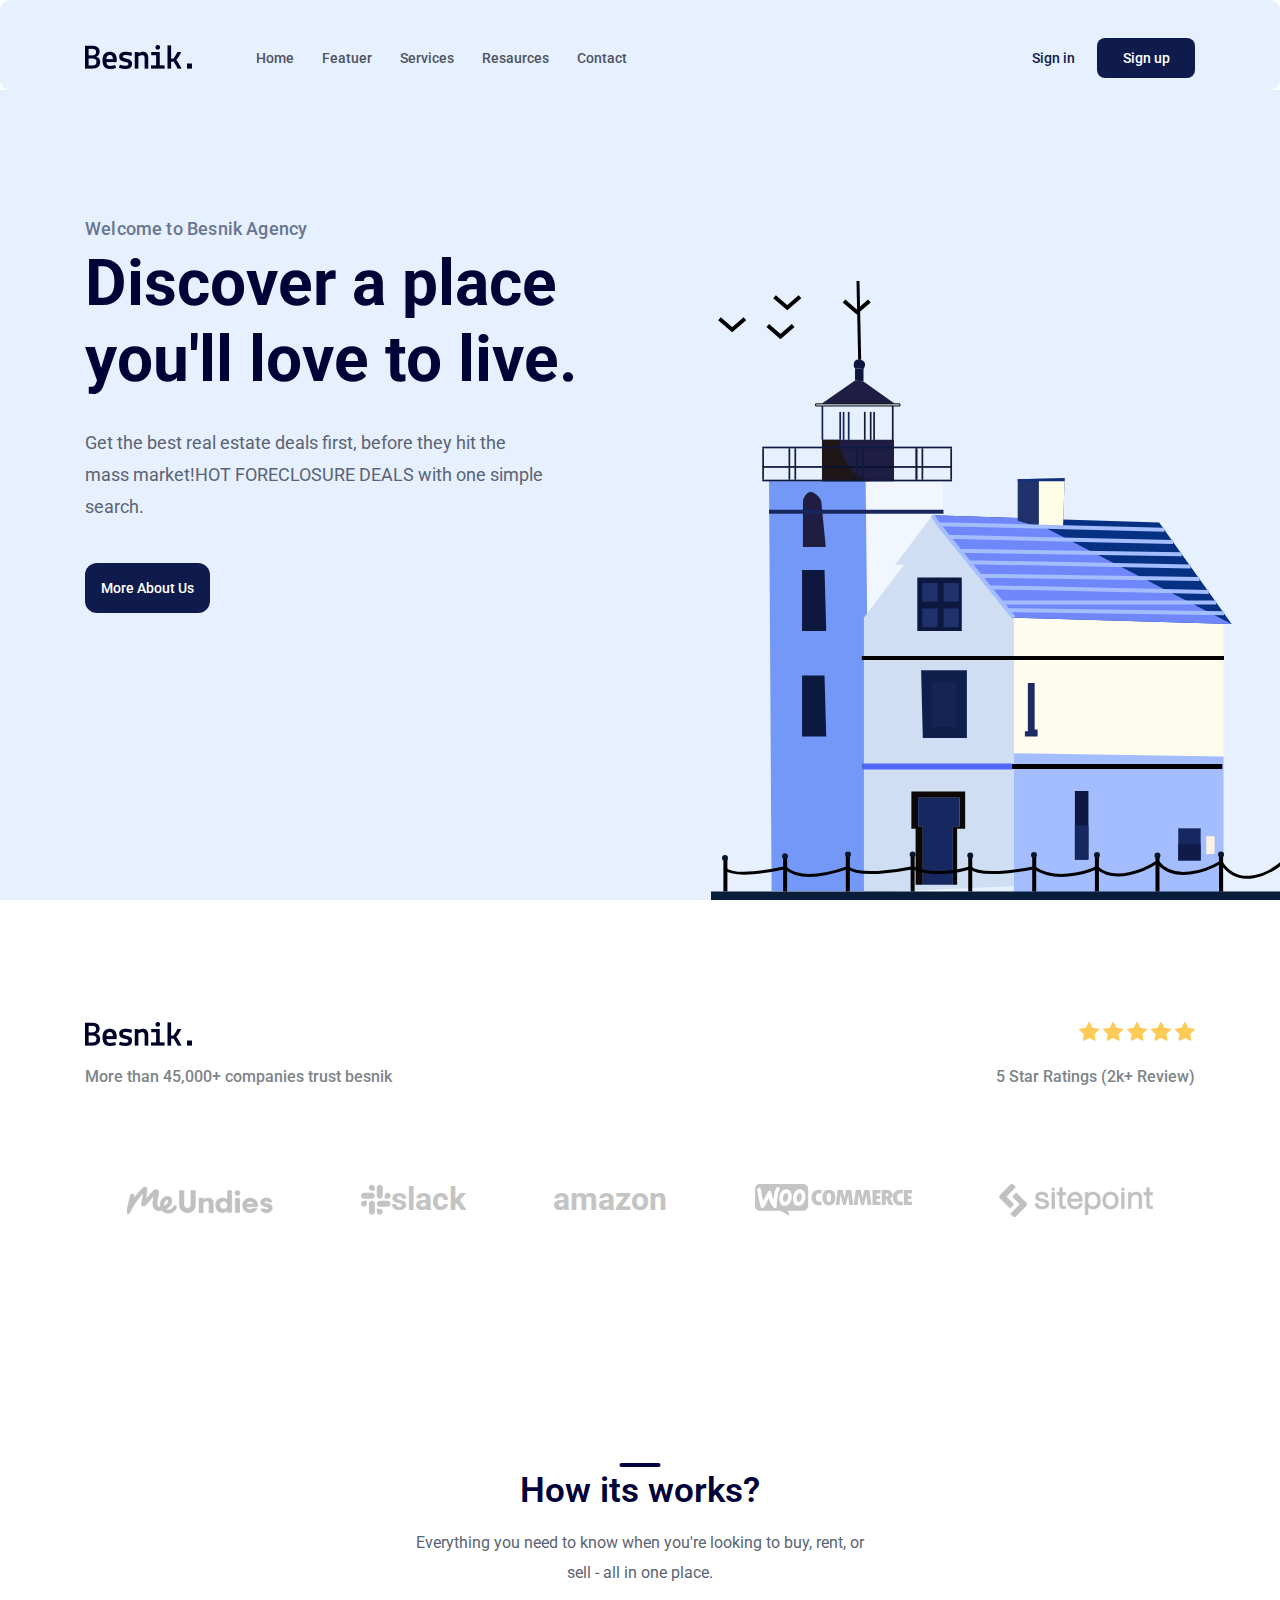
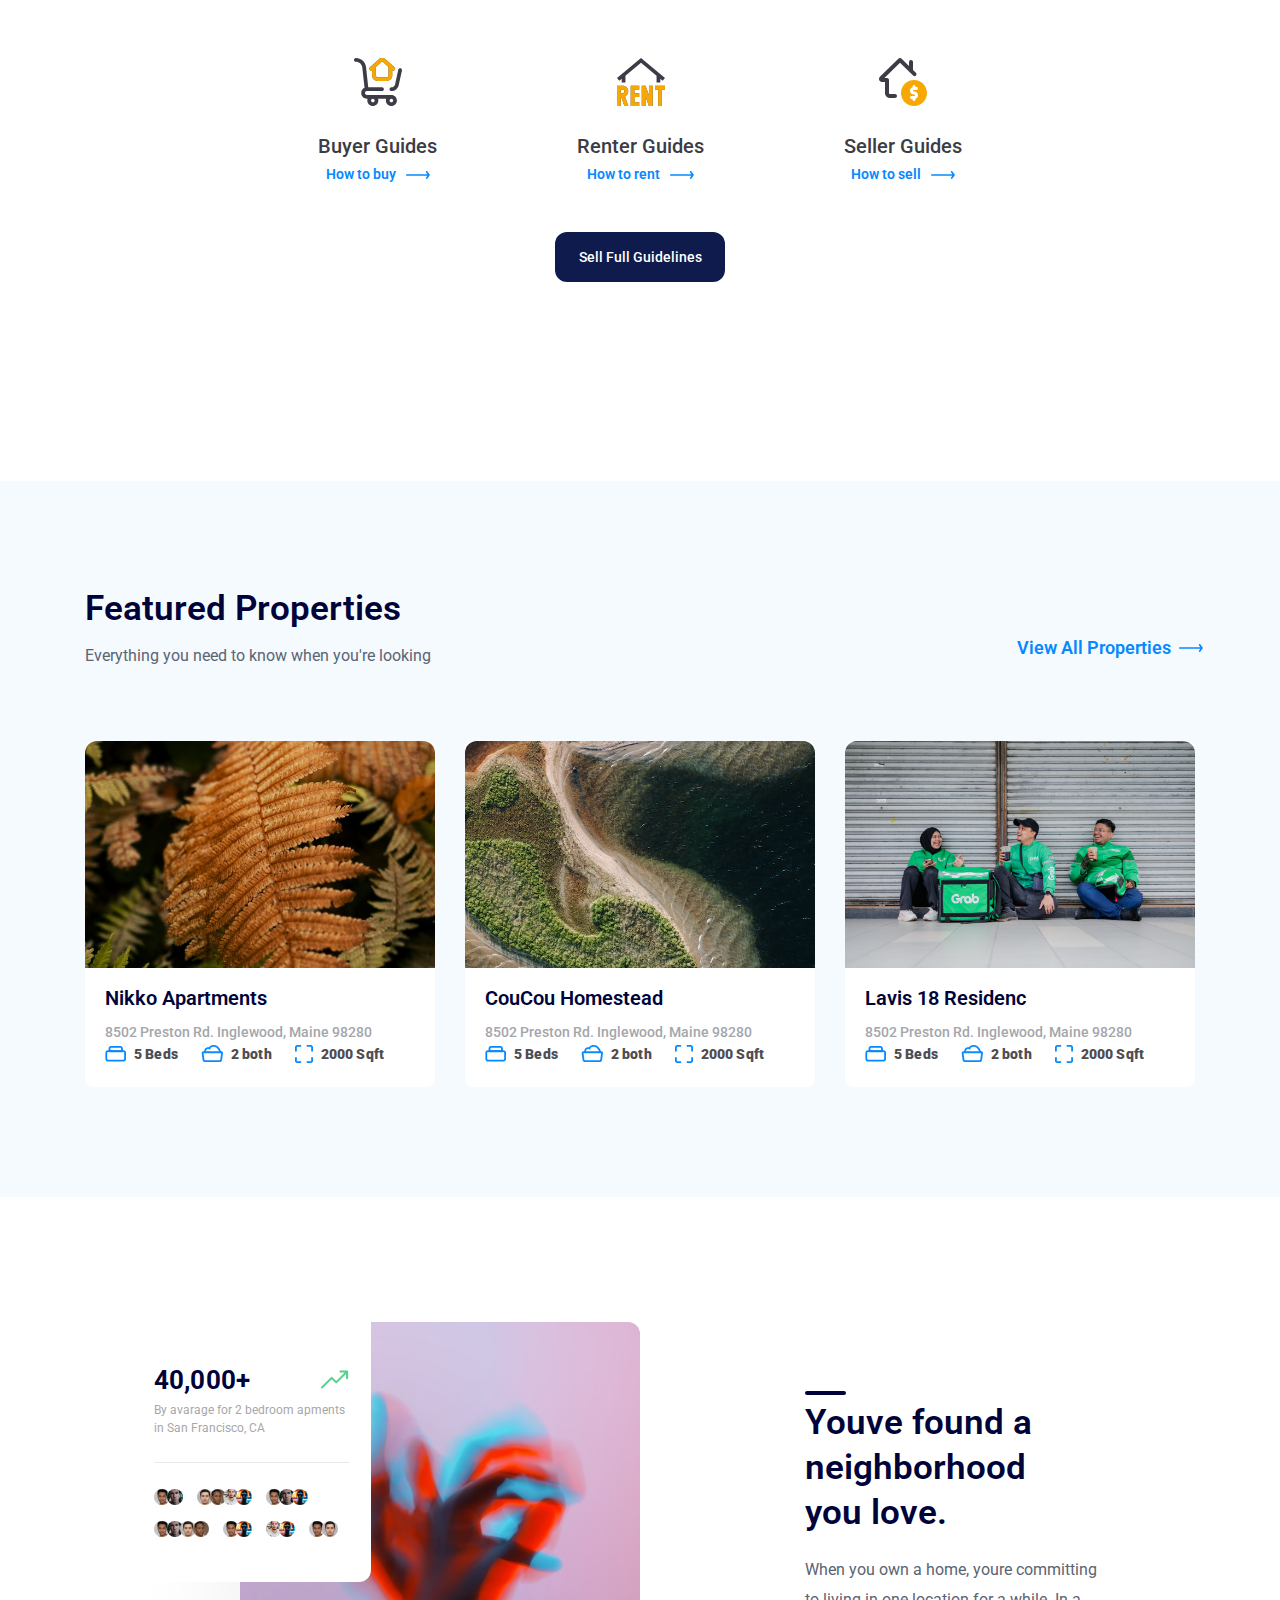
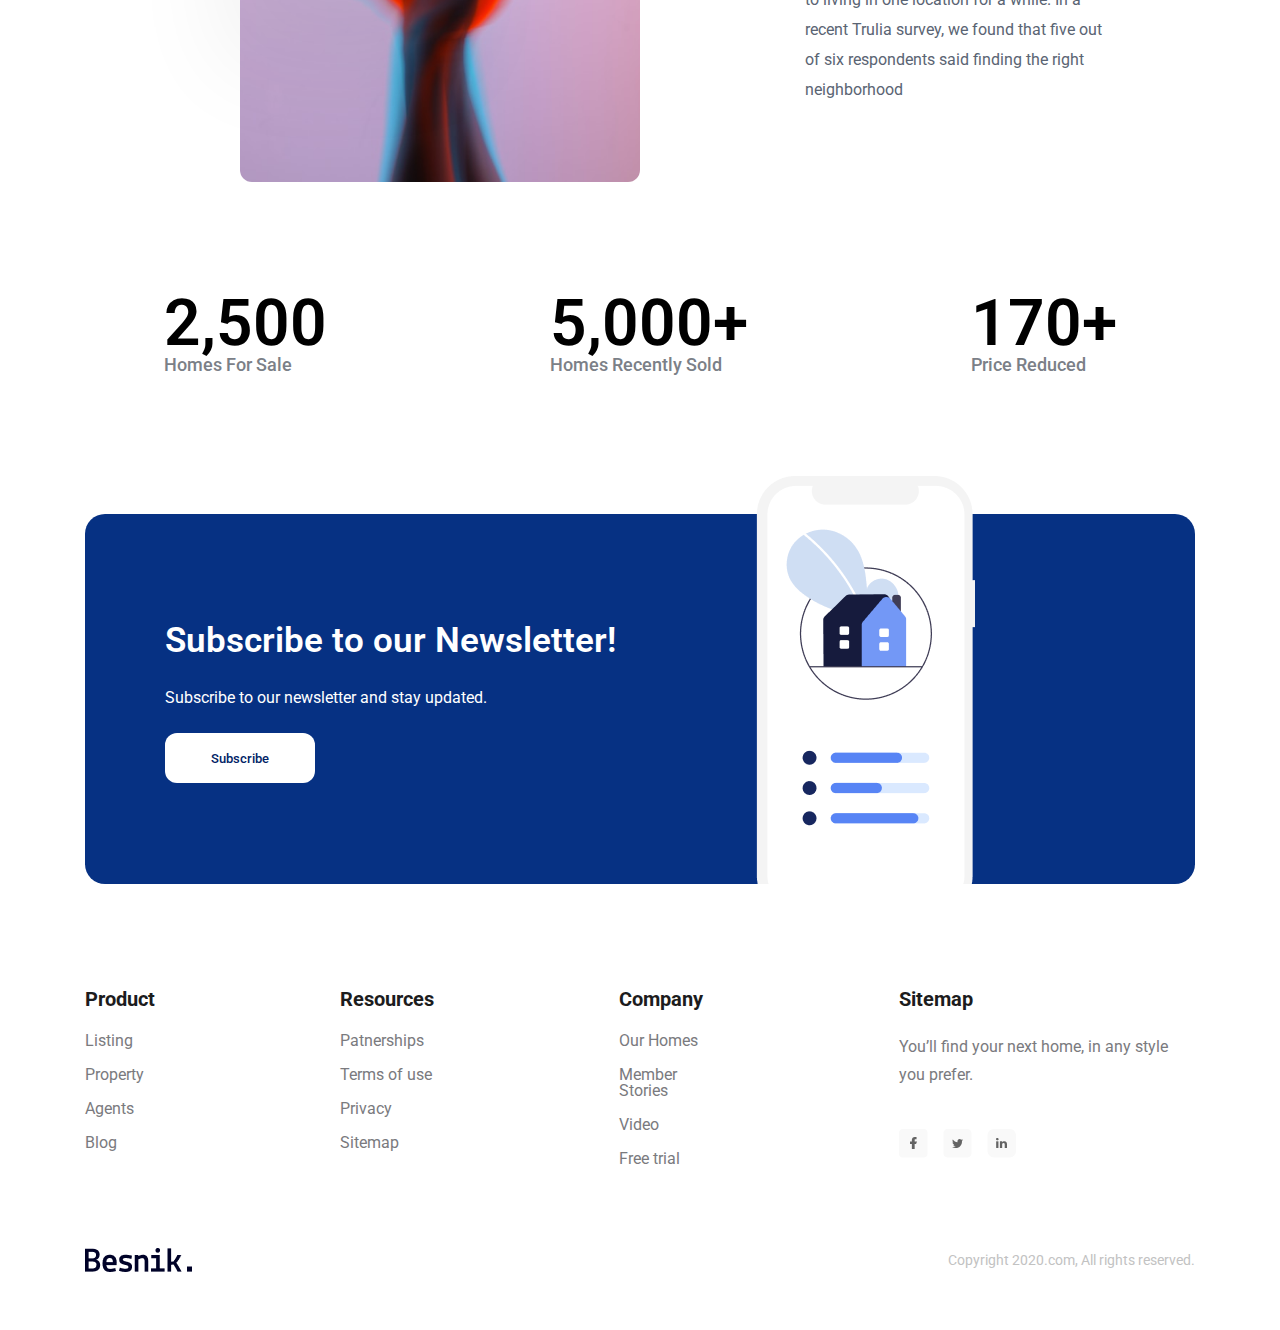
==== commit c853f0c9: "thêm favicion" ====
--- a/index.html
+++ b/index.html
@@ -17,20 +17,41 @@
         <link href="https://fonts.googleapis.com/css2?family=Lato:wght@700&family=Open+Sans&family=Roboto&display=swap"rel="stylesheet">
     </head>
     <body >
+        <!-- favicion -->
+        <link rel="apple-touch-icon" sizes="57x57" href="./assets/favicion/apple-icon-57x57.png">
+        <link rel="apple-touch-icon" sizes="60x60" href="./assets/favicion/apple-icon-60x60.png">
+        <link rel="apple-touch-icon" sizes="72x72" href="./assets/favicion/apple-icon-72x72.png">
+        <link rel="apple-touch-icon" sizes="76x76" href="./assets/favicion/apple-icon-76x76.png">
+        <link rel="apple-touch-icon" sizes="114x114" href="./assets/favicion/apple-icon-114x114.png">
+        <link rel="apple-touch-icon" sizes="120x120" href="./assets/favicion/apple-icon-120x120.png">
+        <link rel="apple-touch-icon" sizes="144x144" href="./assets/favicion/apple-icon-144x144.png">
+        <link rel="apple-touch-icon" sizes="152x152" href="./assets/favicion/apple-icon-152x152.png">
+        <link rel="apple-touch-icon" sizes="180x180" href="./assets/favicion/apple-icon-180x180.png">
+        <link rel="icon" type="image/png" sizes="192x192"  href="./assets/favicion/android-icon-192x192.png">
+        <link rel="icon" type="image/png" sizes="32x32" href="./assets/favicion/favicon-32x32.png">
+        <link rel="icon" type="image/png" sizes="96x96" href="./assets/favicion/favicon-96x96.png">
+        <link rel="icon" type="image/png" sizes="16x16" href="./assets/favicion/favicon-16x16.png">
+        <link rel="manifest" href="./assets/favicion/manifest.json">
+        <meta name="msapplication-TileColor" content="#ffffff">
+        <meta name="msapplication-TileImage" content="/ms-icon-144x144.png">
+        <meta name="theme-color" content="#ffffff">
+
         <main>
             <header class="fixed-header">
                 <div class="content">
                     <!-- navbar -->
                     <nav class="navbar">
                         <!-- logo -->
-                        <img src="./assets/img/Logo.svg" alt="Besnik.">
+                        <a href="#">
+                            <img src="./assets/img/Logo.png" alt="Besnik.">
+                        </a>
                         <!-- navigation -->
                         <ul>
-                            <li><a href="">Home</a></li>
-                            <li><a href="">Featuer</a></li>
-                            <li><a href="">Services</a></li>
-                            <li><a href="">Resaurces</a></li>
-                            <li><a href="">Contact</a></li>
+                            <li><a href="#">Home</a></li>
+                            <li><a href="#featuer">Featuer</a></li>
+                            <li><a href="#services">Services</a></li>
+                            <li><a href="#sesaurces">Resaurces</a></li>
+                            <li><a href="#sontact">Contact</a></li>
                         </ul>
                         <!-- action -->
                         
@@ -61,11 +82,11 @@
             </header>
 
             <!-- Clients -->
-            <div class="clients">
+            <div id="services" class="clients">
                 <div class="content">
                     <div class="row">
                         <!-- Logo -->
-                        <img src="./assets/img/Logo.svg" alt="Besnik.">
+                        <img src="./assets/img/Logo.png" alt="Besnik.">
 
                         <!-- Star -->
                         <div class="star"><img src="./assets/img/Star.svg" alt="Star"></div>
@@ -141,7 +162,7 @@
             </div>
 
             <!-- FEATURED -->
-            <div class="featured">
+            <div id="featuer" class="featured">
                 <div class="content">
                     <header>
                         <h2 class="sub-title">Featured Properties</h2>
@@ -202,7 +223,7 @@
             </div>
 
             <!-- Stats -->
-            <div class="stats">
+            <div id="sontact" class="stats">
                 <div class="content">
                     <div class="row">
                         <div class="img-block">
@@ -297,7 +318,7 @@
             </div>
 
             <!-- FOOTER -->
-            <footer class="footer">
+            <footer id="sesaurces" class="footer">
                 <div class="content">
                     <div class="row row-top">
                         <div class="column">
@@ -368,7 +389,7 @@
                     </div>
 
                     <div class="row row-bottom">
-                        <img src="./assets/img/Logo.svg" alt="Besnik." class="logo">
+                        <img src="./assets/img/Logo.png" alt="Besnik." class="logo">
                         <p class="copyright">Copyright 2020.com, All rights reserved.</p>
                     </div>
                 </div>
--- a/assets/css/styles.css
+++ b/assets/css/styles.css
@@ -8,6 +8,10 @@
 
 :root{
     --primary-color: #0F1B4C;
+}
+html,
+body{
+    scroll-behavior: smooth;
 }
 
 html{
@@ -52,6 +56,7 @@
     position: sticky;
     top: -26px;
     z-index: 1;
+    border-radius: 10px;
 }
 .fixed-header .content{
     /* background: red; */
@@ -60,9 +65,10 @@
 .hero-wrap{
     position: relative;
     background: #E6F0FF;
-    height: 100vh;
+    height: calc(100vh - 90px);
     display: flex;
     flex-direction: column;
+    /* justify-content: center; */
 }
 
 .navbar {
